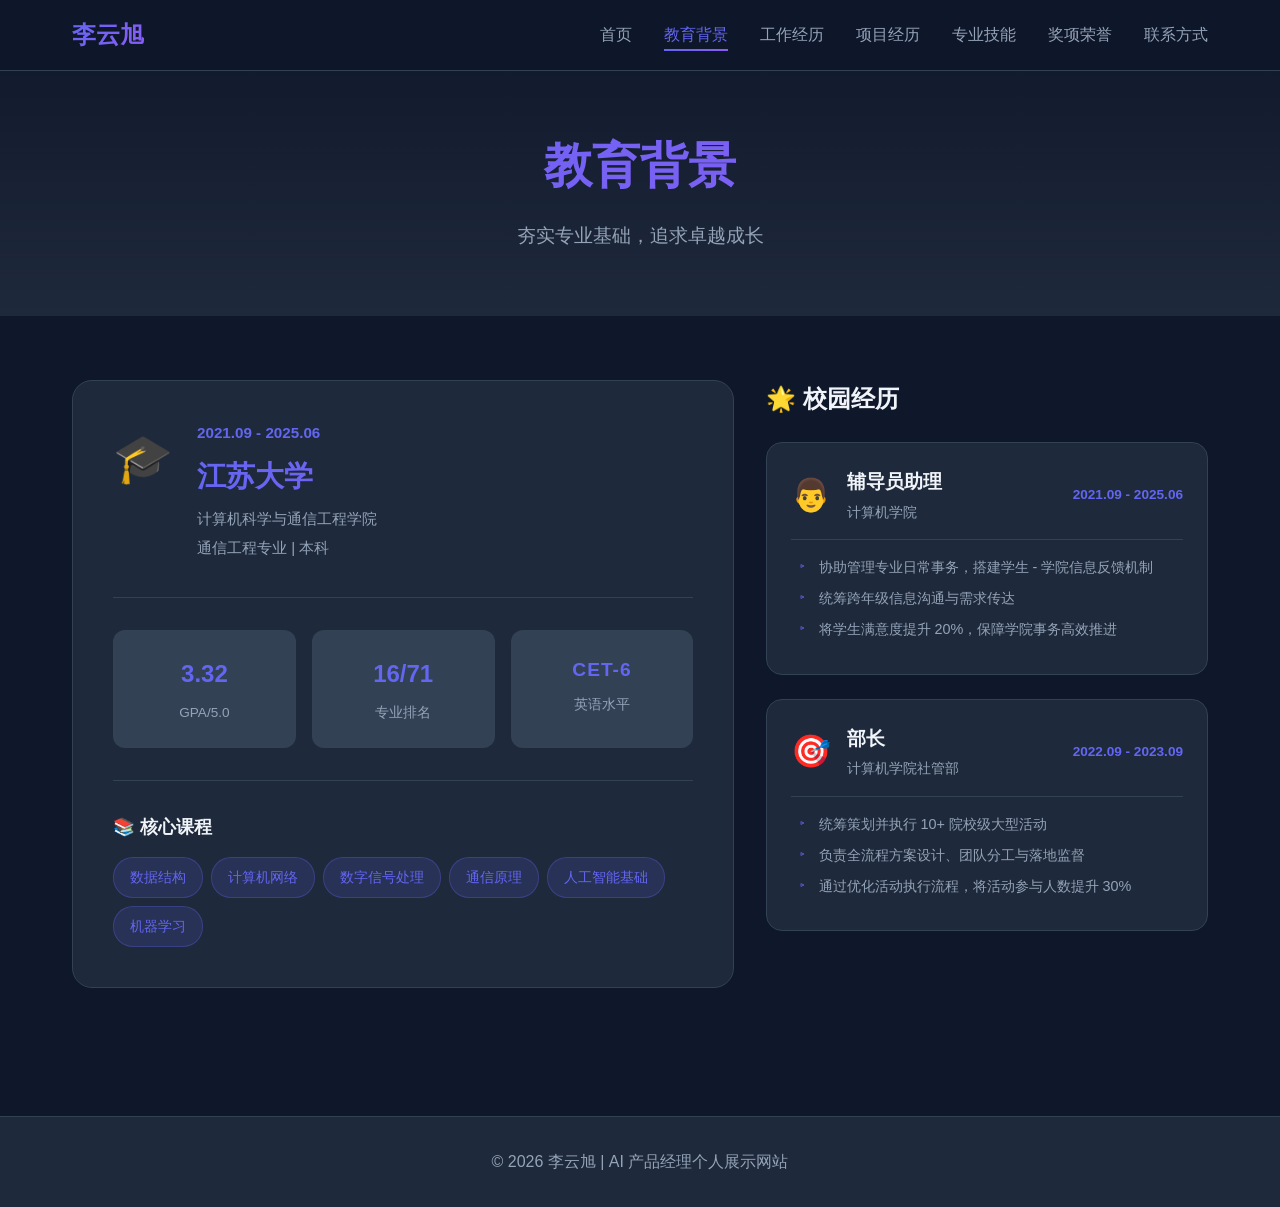
==== education.html @ aeaad008 "最终版项目代码" ====
<!DOCTYPE html>
<html lang="zh-CN">
<head>
    <meta charset="UTF-8">
    <meta name="viewport" content="width=device-width, initial-scale=1.0">
    <title>教育背景 | 李云旭</title>
    <link rel="stylesheet" href="css/style.css">
</head>
<body>
    <nav class="navbar">
        <div class="nav-container">
            <a href="index.html" class="logo">李云旭</a>
            <ul class="nav-menu">
                <li><a href="index.html">首页</a></li>
                <li><a href="education.html" class="active">教育背景</a></li>
                <li><a href="experience.html">工作经历</a></li>
                <li><a href="projects.html">项目经历</a></li>
                <li><a href="skills.html">专业技能</a></li>
                <li><a href="awards.html">奖项荣誉</a></li>
                <li><a href="contact.html">联系方式</a></li>
            </ul>
            <div class="hamburger">
                <span></span>
                <span></span>
                <span></span>
            </div>
        </div>
    </nav>

    <section class="page-header">
        <h1>教育背景</h1>
        <p>夯实专业基础，追求卓越成长</p>
    </section>

    <section class="education-section">
        <div class="container">
            <div class="education-grid">
                <!-- 左侧：教育信息 -->
                <div class="education-main">
                    <div class="timeline-card">
                        <div class="timeline-header">
                            <div class="timeline-icon">🎓</div>
                            <div class="timeline-info">
                                <div class="timeline-date">2021.09 - 2025.06</div>
                                <h3>江苏大学</h3>
                                <p class="timeline-school">计算机科学与通信工程学院</p>
                                <p class="timeline-major">通信工程专业 | 本科</p>
                            </div>
                        </div>
                        
                        <div class="education-stats">
                            <div class="stat-card">
                                <span class="stat-value">3.32</span>
                                <span class="stat-label">GPA/5.0</span>
                            </div>
                            <div class="stat-card">
                                <span class="stat-value">16/71</span>
                                <span class="stat-label">专业排名</span>
                            </div>
                            <div class="stat-card">
                                <span class="stat-value small-text">CET-6</span>
                                <span class="stat-label">英语水平</span>
                            </div>
                        </div>

                        <div class="education-details">
                            <h4>📚 核心课程</h4>
                            <div class="course-tags">
                                <span>数据结构</span>
                                <span>计算机网络</span>
                                <span>数字信号处理</span>
                                <span>通信原理</span>
                                <span>人工智能基础</span>
                                <span>机器学习</span>
                            </div>
                        </div>
                    </div>
                </div>

                <!-- 右侧：校园经历 -->
                <div class="campus-experience-side">
                    <h3 class="side-title">🌟 校园经历</h3>
                    
                    <div class="experience-card-compact">
                        <div class="exp-header">
                            <div class="exp-icon">👨‍</div>
                            <div class="exp-info">
                                <h4>辅导员助理</h4>
                                <span class="exp-org">计算机学院</span>
                            </div>
                            <span class="exp-time">2021.09 - 2025.06</span>
                        </div>
                        <ul class="exp-details">
                            <li>协助管理专业日常事务，搭建学生 - 学院信息反馈机制</li>
                            <li>统筹跨年级信息沟通与需求传达</li>
                            <li>将学生满意度提升 20%，保障学院事务高效推进</li>
                        </ul>
                    </div>

                    <div class="experience-card-compact">
                        <div class="exp-header">
                            <div class="exp-icon">🎯</div>
                            <div class="exp-info">
                                <h4>部长</h4>
                                <span class="exp-org">计算机学院社管部</span>
                            </div>
                            <span class="exp-time">2022.09 - 2023.09</span>
                        </div>
                        <ul class="exp-details">
                            <li>统筹策划并执行 10+ 院校级大型活动</li>
                            <li>负责全流程方案设计、团队分工与落地监督</li>
                            <li>通过优化活动执行流程，将活动参与人数提升 30%</li>
                        </ul>
                    </div>
                </div>
            </div>
        </div>
    </section>

    <footer class="footer">
        <p>© 2026 李云旭 | AI 产品经理个人展示网站</p>
    </footer>

    <script src="js/main.js"></script>
</body>
</html>
---- css/style.css ----
/* ========== 基础变量 ========== */
:root {
    --primary-color: #6366f1;
    --primary-dark: #4f46e5;
    --secondary-color: #8b5cf6;
    --accent-color: #06b6d4;
    --bg-dark: #0f172a;
    --bg-card: #1e293b;
    --bg-light: #334155;
    --text-primary: #f1f5f9;
    --text-secondary: #94a3b8;
    --text-muted: #64748b;
    --border-color: #334155;
    --success-color: #10b981;
    --warning-color: #f59e0b;
    --danger-color: #ef4444;
    --gradient-1: linear-gradient(135deg, #6366f1 0%, #8b5cf6 100%);
    --gradient-2: linear-gradient(135deg, #06b6d4 0%, #6366f1 100%);
    --gradient-3: linear-gradient(135deg, #8b5cf6 0%, #ec4899 100%);
    --shadow-sm: 0 1px 2px rgba(0, 0, 0, 0.3);
    --shadow-md: 0 4px 6px rgba(0, 0, 0, 0.4);
    --shadow-lg: 0 10px 15px rgba(0, 0, 0, 0.5);
    --shadow-xl: 0 20px 25px rgba(0, 0, 0, 0.6);
}

/* ========== 基础重置 ========== */
* {
    margin: 0;
    padding: 0;
    box-sizing: border-box;
}

html {
    scroll-behavior: smooth;
}

body {
    font-family: 'PingFang SC', 'Microsoft YaHei', 'Helvetica Neue', sans-serif;
    background: var(--bg-dark);
    color: var(--text-primary);
    line-height: 1.6;
    overflow-x: hidden;
}

a {
    text-decoration: none;
    color: inherit;
}

ul {
    list-style: none;
}

img {
    max-width: 100%;
    height: auto;
}

/* ========== 导航栏 ========== */
.navbar {
    position: fixed;
    top: 0;
    left: 0;
    right: 0;
    background: rgba(15, 23, 42, 0.95);
    backdrop-filter: blur(10px);
    border-bottom: 1px solid var(--border-color);
    z-index: 1000;
    padding: 1rem 0;
}

.nav-container {
    max-width: 1200px;
    margin: 0 auto;
    padding: 0 2rem;
    display: flex;
    justify-content: space-between;
    align-items: center;
}

.logo {
    font-size: 1.5rem;
    font-weight: bold;
    background: var(--gradient-1);
    -webkit-background-clip: text;
    -webkit-text-fill-color: transparent;
    background-clip: text;
}

.nav-menu {
    display: flex;
    list-style: none;
    gap: 2rem;
}

.nav-menu a {
    color: var(--text-secondary);
    transition: color 0.3s;
    position: relative;
    padding: 0.5rem 0;
}

.nav-menu a:hover,
.nav-menu a.active {
    color: var(--primary-color);
}

.nav-menu a.active::after {
    content: '';
    position: absolute;
    bottom: 0;
    left: 0;
    right: 0;
    height: 2px;
    background: var(--gradient-1);
}

.hamburger {
    display: none;
    cursor: pointer;
    flex-direction: column;
    gap: 5px;
}

.hamburger span {
    display: block;
    width: 25px;
    height: 3px;
    background: var(--text-primary);
    transition: all 0.3s;
}

/* ========== 英雄区域 ========== */
.hero {
    min-height: 100vh;
    display: flex;
    align-items: center;
    justify-content: center;
    padding: 6rem 2rem 4rem;
    position: relative;
    overflow: hidden;
}

.hero-content {
    text-align: center;
    z-index: 1;
    animation: fadeInUp 1s ease;
}

.avatar-container {
    margin-bottom: 2rem;
    position: relative;
}

.avatar {
    width: 150px;
    height: 150px;
    border-radius: 50%;
    border: 4px solid var(--primary-color);
    box-shadow: 0 0 30px rgba(99, 102, 241, 0.5);
    object-fit: cover;
}

.avatar-placeholder {
    width: 150px;
    height: 150px;
    border-radius: 50%;
    border: 4px solid var(--primary-color);
    background: var(--gradient-1);
    display: none;
    align-items: center;
    justify-content: center;
    font-size: 4rem;
    font-weight: bold;
    color: white;
    margin: 0 auto;
}

.hero-title {
    font-size: 3rem;
    margin-bottom: 1rem;
    background: var(--gradient-1);
    -webkit-background-clip: text;
    -webkit-text-fill-color: transparent;
    background-clip: text;
}

.hero-subtitle {
    font-size: 1.5rem;
    color: var(--text-secondary);
    margin-bottom: 2rem;
}

.hero-info {
    display: flex;
    justify-content: center;
    gap: 2rem;
    margin-bottom: 2rem;
    flex-wrap: wrap;
}

.hero-info span {
    color: var(--text-secondary);
    display: flex;
    align-items: center;
    gap: 0.5rem;
}

.hero-buttons {
    display: flex;
    gap: 1rem;
    justify-content: center;
    flex-wrap: wrap;
}

.hero-animation {
    position: absolute;
    top: 0;
    left: 0;
    right: 0;
    bottom: 0;
    pointer-events: none;
}

.floating-element {
    position: absolute;
    width: 20px;
    height: 20px;
    background: var(--gradient-1);
    border-radius: 50%;
    opacity: 0.3;
    animation: float 6s infinite ease-in-out;
}

.floating-element:nth-child(1) {
    top: 20%;
    left: 10%;
    animation-delay: 0s;
}

.floating-element:nth-child(2) {
    top: 60%;
    right: 15%;
    animation-delay: 2s;
}

.floating-element:nth-child(3) {
    bottom: 20%;
    left: 20%;
    animation-delay: 4s;
}

/* ========== 按钮样式 ========== */
.btn {
    padding: 0.75rem 2rem;
    border-radius: 8px;
    font-weight: 600;
    transition: all 0.3s;
    display: inline-block;
    cursor: pointer;
    border: none;
    font-size: 1rem;
}

.btn-primary {
    background: var(--gradient-1);
    color: white;
}

.btn-primary:hover {
    transform: translateY(-2px);
    box-shadow: 0 10px 30px rgba(99, 102, 241, 0.4);
}

.btn-secondary {
    background: transparent;
    color: var(--primary-color);
    border: 2px solid var(--primary-color);
}

.btn-secondary:hover {
    background: var(--primary-color);
    color: white;
}

/* ========== 容器 ========== */
.container {
    max-width: 1200px;
    margin: 0 auto;
    padding: 0 2rem;
}

/* ========== 页面标题 ========== */
.page-header {
    padding: 8rem 2rem 4rem;
    text-align: center;
    background: linear-gradient(180deg, var(--bg-dark) 0%, var(--bg-card) 100%);
}

.page-header h1 {
    font-size: 3rem;
    background: var(--gradient-1);
    -webkit-background-clip: text;
    -webkit-text-fill-color: transparent;
    background-clip: text;
    margin-bottom: 1rem;
}

.page-header p {
    color: var(--text-secondary);
    font-size: 1.2rem;
}

/* ========== 概览卡片 ========== */
.overview {
    padding: 4rem 0;
}

.section-title {
    text-align: center;
    font-size: 2.5rem;
    margin-bottom: 3rem;
    background: var(--gradient-1);
    -webkit-background-clip: text;
    -webkit-text-fill-color: transparent;
    background-clip: text;
}

.section-subtitle {
    text-align: center;
    font-size: 2rem;
    margin-bottom: 2rem;
    color: var(--text-primary);
}

.overview-grid {
    display: grid;
    grid-template-columns: repeat(auto-fit, minmax(250px, 1fr));
    gap: 2rem;
}

.overview-card {
    background: var(--bg-card);
    padding: 2rem;
    border-radius: 16px;
    border: 1px solid var(--border-color);
    text-align: center;
    transition: all 0.3s;
}

.overview-card:hover {
    transform: translateY(-5px);
    border-color: var(--primary-color);
    box-shadow: 0 10px 30px rgba(99, 102, 241, 0.2);
}

.card-icon {
    font-size: 3rem;
    margin-bottom: 1rem;
}

.overview-card h3 {
    margin-bottom: 0.5rem;
    color: var(--text-primary);
}

.overview-card p {
    color: var(--text-secondary);
    margin-bottom: 1rem;
}

.card-link {
    color: var(--primary-color);
    font-weight: 600;
    transition: gap 0.3s;
}

.card-link:hover {
    gap: 0.5rem;
}

/* ========== 教育背景页面优化 ========== */
.education-section {
    padding: 4rem 0;
    min-height: calc(100vh - 200px);
}

/* 网格布局 - 左右分栏 */
.education-grid {
    display: grid;
    grid-template-columns: 1.2fr 0.8fr;
    gap: 2rem;
    align-items: start;
}

/* 左侧教育主卡片 */
.education-main {
    animation: fadeInLeft 0.8s ease;
}

.timeline-card {
    background: var(--bg-card);
    border-radius: 20px;
    border: 1px solid var(--border-color);
    padding: 2.5rem;
    transition: all 0.3s;
}

.timeline-card:hover {
    border-color: var(--primary-color);
    box-shadow: 0 10px 40px rgba(99, 102, 241, 0.15);
}

.timeline-header {
    display: flex;
    gap: 1.5rem;
    align-items: flex-start;
    margin-bottom: 2rem;
    padding-bottom: 2rem;
    border-bottom: 1px solid var(--border-color);
}

.timeline-icon {
    font-size: 3rem;
    flex-shrink: 0;
}

.timeline-info {
    flex: 1;
}

.timeline-date {
    color: var(--primary-color);
    font-weight: 600;
    font-size: 0.95rem;
    margin-bottom: 0.5rem;
    display: block;
}

.timeline-info h3 {
    font-size: 1.8rem;
    margin-bottom: 0.5rem;
    background: var(--gradient-1);
    -webkit-background-clip: text;
    -webkit-text-fill-color: transparent;
    background-clip: text;
}

.timeline-school,
.timeline-major {
    color: var(--text-secondary);
    margin-bottom: 0.3rem;
    font-size: 0.95rem;
}

/* 统计卡片优化 */
.education-stats {
    display: grid;
    grid-template-columns: repeat(3, 1fr);
    gap: 1rem;
    margin: 2rem 0;
}

.stat-card {
    background: var(--bg-light);
    padding: 1.5rem 1rem;
    border-radius: 12px;
    text-align: center;
    transition: all 0.3s;
    border: 1px solid transparent;
}

.stat-card:hover {
    border-color: var(--primary-color);
    transform: translateY(-3px);
}

.stat-value {
    display: block;
    font-size: 1.5rem;
    font-weight: bold;
    color: var(--primary-color);
    margin-bottom: 0.5rem;
}

/* CET-6 特殊处理 - 字体缩小 */
.stat-value.small-text {
    font-size: 1.2rem;
    letter-spacing: 1px;
}

.stat-label {
    color: var(--text-secondary);
    font-size: 0.85rem;
    display: block;
}

/* 课程详情 */
.education-details {
    margin-top: 2rem;
    padding-top: 2rem;
    border-top: 1px solid var(--border-color);
}

.education-details h4 {
    margin-bottom: 1rem;
    color: var(--text-primary);
    font-size: 1.1rem;
}

.course-tags {
    display: flex;
    flex-wrap: wrap;
    gap: 0.5rem;
}

.course-tags span {
    background: rgba(99, 102, 241, 0.15);
    color: var(--primary-color);
    padding: 0.5rem 1rem;
    border-radius: 20px;
    font-size: 0.9rem;
    border: 1px solid rgba(99, 102, 241, 0.3);
    transition: all 0.3s;
}

.course-tags span:hover {
    background: rgba(99, 102, 241, 0.25);
    transform: translateY(-2px);
}

/* 右侧校园经历 */
.campus-experience-side {
    animation: fadeInRight 0.8s ease;
}

.side-title {
    font-size: 1.5rem;
    margin-bottom: 1.5rem;
    color: var(--text-primary);
    display: flex;
    align-items: center;
    gap: 0.5rem;
}

.experience-card-compact {
    background: var(--bg-card);
    border-radius: 16px;
    border: 1px solid var(--border-color);
    padding: 1.5rem;
    margin-bottom: 1.5rem;
    transition: all 0.3s;
}

.experience-card-compact:hover {
    border-color: var(--primary-color);
    transform: translateY(-3px);
    box-shadow: 0 8px 25px rgba(99, 102, 241, 0.15);
}

.exp-header {
    display: flex;
    align-items: center;
    gap: 1rem;
    margin-bottom: 1rem;
    padding-bottom: 1rem;
    border-bottom: 1px solid var(--border-color);
}

.exp-icon {
    font-size: 2rem;
    flex-shrink: 0;
}

.exp-info {
    flex: 1;
}

.exp-info h4 {
    font-size: 1.2rem;
    margin-bottom: 0.25rem;
    color: var(--text-primary);
}

.exp-org {
    color: var(--text-secondary);
    font-size: 0.85rem;
    display: block;
}

.exp-time {
    color: var(--primary-color);
    font-size: 0.85rem;
    font-weight: 600;
    white-space: nowrap;
}

.exp-details {
    padding-left: 0.5rem;
}

.exp-details li {
    color: var(--text-secondary);
    margin-bottom: 0.5rem;
    position: relative;
    padding-left: 1.2rem;
    font-size: 0.9rem;
    line-height: 1.6;
}

.exp-details li::before {
    content: '▹';
    color: var(--primary-color);
    position: absolute;
    left: 0;
    font-size: 0.8rem;
}

/* 动画 */
@keyframes fadeInLeft {
    from {
        opacity: 0;
        transform: translateX(-30px);
    }
    to {
        opacity: 1;
        transform: translateX(0);
    }
}

@keyframes fadeInRight {
    from {
        opacity: 0;
        transform: translateX(30px);
    }
    to {
        opacity: 1;
        transform: translateX(0);
    }
}

/* 响应式 */
@media (max-width: 900px) {
    .education-grid {
        grid-template-columns: 1fr;
    }
    
    .education-stats {
        grid-template-columns: 1fr;
    }
    
    .exp-header {
        flex-wrap: wrap;
    }
    
    .exp-time {
        width: 100%;
        margin-top: 0.5rem;
    }
}

/* ========== 工作经历 ========== */
.experience-section {
    padding: 4rem 0;
}

.company-card {
    background: var(--bg-card);
    border-radius: 16px;
    border: 1px solid var(--border-color);
    overflow: hidden;
}

.company-header {
    background: var(--bg-light);
    padding: 2rem;
    display: flex;
    justify-content: space-between;
    align-items: center;
    flex-wrap: wrap;
    gap: 1rem;
}

.company-info h2 {
    font-size: 1.8rem;
    margin-bottom: 0.5rem;
}

.company-position,
.company-time {
    color: var(--text-secondary);
}

.company-tags {
    display: flex;
    gap: 0.5rem;
    flex-wrap: wrap;
}

.company-tags span {
    background: linear-gradient(135deg, rgba(99, 102, 241, 0.3) 0%, rgba(139, 92, 246, 0.3) 100%);
    color: #a5b4fc;
    padding: 0.6rem 1.2rem;
    border-radius: 20px;
    font-size: 1rem;
    font-weight: 700;
    border: 1px solid rgba(99, 102, 241, 0.5);
    box-shadow: 0 2px 10px rgba(99, 102, 241, 0.2);
    transition: all 0.3s;
}

.company-tags span:hover {
    background: linear-gradient(135deg, rgba(99, 102, 241, 0.5) 0%, rgba(139, 92, 246, 0.5) 100%);
    color: #c7d2fe;
    transform: translateY(-2px);
    box-shadow: 0 4px 15px rgba(99, 102, 241, 0.4);
}


/* 霓虹发光效果 */
.company-tags span.bold {
    text-shadow: 0 0 10px rgba(99, 102, 241, 0.8),
                 0 0 20px rgba(99, 102, 241, 0.5);
}

.work-content {
    padding: 2rem;
}

.work-item {
    display: flex;
    gap: 1.5rem;
    margin-bottom: 2rem;
    padding-bottom: 2rem;
    border-bottom: 1px solid var(--border-color);
}

.work-item:last-child {
    margin-bottom: 0;
    padding-bottom: 0;
    border-bottom: none;
}

.work-icon {
    font-size: 2rem;
    flex-shrink: 0;
}

.work-details h3 {
    margin-bottom: 1rem;
    color: var(--primary-color);
}

.work-details ul {
    padding-left: 1rem;
}

.work-details li {
    color: var(--text-secondary);
    margin-bottom: 0.5rem;
    position: relative;
    padding-left: 1.5rem;
}

.work-details li::before {
    content: '•';
    color: var(--primary-color);
    position: absolute;
    left: 0;
}

/* 公司卡片操作按钮区域 */
.company-action {
    width: auto;
    margin-top: 0;
    display: flex;
    justify-content: flex-end;
    align-self: center;
}

@media (max-width: 768px) {
    .company-action {
        width: 100%;
        margin-top: 1rem;
        justify-content: center;
        align-self: stretch;
    }
}

/* 查看工作内容按钮样式 */
.btn-view-work {
    display: inline-flex;
    align-items: center;
    gap: 0.5rem;
    padding: 0.75rem 2rem;
    background: linear-gradient(135deg, #667eea 0%, #764ba2 100%);
    color: #fff;
    text-decoration: none;
    border-radius: 50px;
    font-weight: 600;
    font-size: 0.95rem;
    transition: all 0.3s ease;
    box-shadow: 0 4px 15px rgba(102, 126, 234, 0.3);
    border: 2px solid transparent;
    position: relative;
    overflow: hidden;
}

.btn-view-work::before {
    content: '';
    position: absolute;
    top: 0;
    left: -100%;
    width: 100%;
    height: 100%;
    background: linear-gradient(90deg, transparent, rgba(255, 255, 255, 0.3), transparent);
    transition: left 0.5s ease;
}

.btn-view-work:hover {
    transform: translateY(-2px);
    box-shadow: 0 6px 20px rgba(102, 126, 234, 0.5);
    border-color: rgba(255, 255, 255, 0.3);
}

.btn-view-work:hover::before {
    left: 100%;
}

.btn-view-work:active {
    transform: translateY(0);
}

.btn-icon {
    font-size: 1.1rem;
    animation: pulse 2s infinite;
}

@keyframes pulse {
    0%, 100% {
        transform: scale(1);
    }
    50% {
        transform: scale(1.1);
    }
}

/* 响应式调整 */
@media (max-width: 768px) {
    .btn-view-work {
        padding: 0.6rem 1.5rem;
        font-size: 0.9rem;
    }
}

/* ========== 工作界面展示区域 ========== */
.work-gallery {
    margin-top: 4rem;
    padding: 3rem 2rem;
    background: var(--bg-card);
    border-radius: 20px;
    border: 1px solid var(--border-color);
}

.gallery-title {
    text-align: center;
    font-size: 2rem;
    margin-bottom: 0.5rem;
    background: var(--gradient-1);
    -webkit-background-clip: text;
    -webkit-text-fill-color: transparent;
    background-clip: text;
}

.gallery-subtitle {
    text-align: center;
    color: var(--text-secondary);
    margin-bottom: 2.5rem;
}

/* 图片网格布局 - 一行 2 个 */
.gallery-grid {
    display: grid;
    grid-template-columns: repeat(2, 1fr);
    gap: 2rem;
    max-width: 1200px;
    margin: 0 auto;
}

.gallery-item {
    position: relative;
    border-radius: 16px;
    overflow: hidden;
    cursor: pointer;
    transition: all 0.3s ease;
    border: 1px solid var(--border-color);
    background: var(--bg-dark);
}

.gallery-item:hover {
    transform: translateY(-8px);
    box-shadow: 0 20px 40px rgba(99, 102, 241, 0.3);
    border-color: var(--primary-color);
}

.gallery-item img {
    width: 100%;
    height: 280px;
    object-fit: cover;
    display: block;
    transition: transform 0.3s ease;
}

.gallery-item:hover img {
    transform: scale(1.05);
}

/* 悬停遮罩层 */
.gallery-overlay {
    position: absolute;
    top: 0;
    left: 0;
    right: 0;
    bottom: 0;
    background: linear-gradient(135deg, rgba(99, 102, 241, 0.85) 0%, rgba(139, 92, 246, 0.85) 100%);
    display: flex;
    flex-direction: column;
    align-items: center;
    justify-content: center;
    opacity: 0;
    transition: opacity 0.3s ease;
}

.gallery-item:hover .gallery-overlay {
    opacity: 1;
}

.gallery-icon {
    font-size: 3rem;
    margin-bottom: 0.5rem;
    animation: zoomIn 0.3s ease;
}

.gallery-text {
    color: white;
    font-size: 1.1rem;
    font-weight: 600;
}

/* 图片说明 */
.gallery-caption {
    padding: 1rem;
    text-align: center;
    color: var(--text-primary);
    font-weight: 500;
    background: var(--bg-dark);
    border-top: 1px solid var(--border-color);
}

/* ========== 图片放大弹窗 (Lightbox) ========== */
.lightbox {
    display: none;
    position: fixed;
    z-index: 9999;
    top: 0;
    left: 0;
    width: 100%;
    height: 100%;
    background: rgba(0, 0, 0, 0.95);
    backdrop-filter: blur(10px);
    animation: fadeIn 0.3s ease;
}

.lightbox.active {
    display: flex;
    align-items: center;
    justify-content: center;
}

.lightbox-content {
    max-width: 90%;
    max-height: 85vh;
    text-align: center;
}

.lightbox-content img {
    max-width: 100%;
    max-height: 80vh;
    border-radius: 12px;
    box-shadow: 0 20px 60px rgba(0, 0, 0, 0.5);
    animation: zoomIn 0.3s ease;
}

.lightbox-caption {
    color: white;
    font-size: 1.2rem;
    margin-top: 1rem;
    padding: 0.5rem 1rem;
    background: rgba(99, 102, 241, 0.3);
    border-radius: 8px;
    display: inline-block;
}

.lightbox-close {
    position: absolute;
    top: 20px;
    right: 30px;
    font-size: 3rem;
    color: white;
    cursor: pointer;
    transition: color 0.3s;
    z-index: 10000;
}

.lightbox-close:hover {
    color: var(--primary-color);
}

.lightbox-nav {
    position: absolute;
    top: 50%;
    transform: translateY(-50%);
    font-size: 3rem;
    color: white;
    cursor: pointer;
    padding: 1rem;
    transition: all 0.3s;
    user-select: none;
}

.lightbox-nav:hover {
    color: var(--primary-color);
    transform: translateY(-50%) scale(1.2);
}

.lightbox-prev {
    left: 20px;
}

.lightbox-next {
    right: 20px;
}

/* 动画 */
@keyframes zoomIn {
    from {
        opacity: 0;
        transform: scale(0.9);
    }
    to {
        opacity: 1;
        transform: scale(1);
    }
}

@keyframes fadeIn {
    from {
        opacity: 0;
    }
    to {
        opacity: 1;
    }
}

/* 响应式设计 */
@media (max-width: 900px) {
    .gallery-grid {
        grid-template-columns: 1fr;
        gap: 1.5rem;
    }
    
    .gallery-item img {
        height: 220px;
    }
    
    .lightbox-nav {
        font-size: 2rem;
        padding: 0.5rem;
    }
}

@media (max-width: 480px) {
    .work-gallery {
        padding: 2rem 1rem;
    }
    
    .gallery-title {
        font-size: 1.5rem;
    }
    
    .lightbox-close {
        font-size: 2.5rem;
        top: 10px;
        right: 15px;
    }
}

/* ========== 项目卡片 ========== */
.projects-section {
    padding: 4rem 0;
}

.project-card {
    background: var(--bg-card);
    border-radius: 16px;
    overflow: hidden;
    border: 1px solid var(--border-color);
    margin-bottom: 3rem;
    display: grid;
    grid-template-columns: 1fr 1fr;
    transition: all 0.3s;
}

.project-card:hover {
    border-color: var(--primary-color);
    box-shadow: 0 10px 40px rgba(99, 102, 241, 0.2);
}

.project-image {
    height: 100%;
    min-height: 300px;
    position: relative;
    background: var(--bg-light);
}

.project-image img {
    width: 100%;
    height: 100%;
    object-fit: cover;
}

.project-placeholder {
    position: absolute;
    top: 0;
    left: 0;
    right: 0;
    bottom: 0;
    display: none;
    align-items: center;
    justify-content: center;
    background: var(--gradient-1);
    color: white;
    font-size: 1.5rem;
    font-weight: bold;
}

.project-content {
    padding: 2rem;
    display: flex;
    flex-direction: column;
    justify-content: center;
}

.project-content h3 {
    font-size: 1.5rem;
    margin-bottom: 0.5rem;
}

.project-role {
    color: var(--text-secondary);
    font-size: 0.9rem;
    margin-bottom: 1rem;
    display: block;
}

.project-tags {
    display: flex;
    gap: 0.5rem;
    flex-wrap: wrap;
    margin-bottom: 1.5rem;
}

.project-tags span {
    background: rgba(99, 102, 241, 0.2);
    color: var(--primary-color);
    padding: 0.25rem 0.75rem;
    border-radius: 20px;
    font-size: 0.85rem;
}

.project-details {
    margin-bottom: 1.5rem;
}

.project-details li {
    color: var(--text-secondary);
    margin-bottom: 0.75rem;
    line-height: 1.7;
}

.project-details li strong {
    color: var(--primary-color);
}

.project-links {
    display: flex;
    gap: 1rem;
    flex-wrap: wrap;
    justify-content: center; /* 居中 */
}

.project-links .btn-primary {
    min-width: 220px;
    padding: 0.9rem 2.5rem;
    text-align: center;
    font-size: 1.05rem;
}

/* ========== 项目图片点击放大样式 ========== */
.project-image {
    position: relative;
    cursor: pointer;
    overflow: hidden;
}

.project-image-overlay {
    position: absolute;
    top: 0;
    left: 0;
    right: 0;
    bottom: 0;
    background: linear-gradient(135deg, rgba(99, 102, 241, 0.85) 0%, rgba(139, 92, 246, 0.85) 100%);
    display: flex;
    flex-direction: column;
    align-items: center;
    justify-content: center;
    opacity: 0;
    transition: opacity 0.3s ease;
}

.project-image:hover .project-image-overlay {
    opacity: 1;
}

.project-image:hover img {
    transform: scale(1.05);
}

.zoom-icon {
    font-size: 3rem;
    margin-bottom: 0.5rem;
    animation: zoomIn 0.3s ease;
}

.zoom-text {
    color: white;
    font-size: 1.1rem;
    font-weight: 600;
}

/* ========== 视频项目特殊样式 ========== */
.video-project-card {
    display: grid;
    grid-template-columns: 1fr 1fr;
}

.project-video-container {
    position: relative;
    background: var(--bg-light);
    display: flex;
    flex-direction: column;
}

.video-wrapper {
    position: relative;
    width: 100%;
    height: 100%;
    min-height: 400px;
}

.video-wrapper video {
    width: 100%;
    height: 100%;
    object-fit: cover;
    border-radius: 16px 0 0 16px;
}

.video-play-button {
    position: absolute;
    top: 50%;
    left: 50%;
    transform: translate(-50%, -50%);
    cursor: pointer;
    transition: all 0.3s ease;
    z-index: 10;
}

.video-play-button:hover {
    transform: translate(-50%, -50%) scale(1.1);
}

.play-icon {
    width: 100px;
    height: 100px;
    filter: drop-shadow(0 10px 30px rgba(0, 0, 0, 0.5));
}

.video-hint {
    position: absolute;
    bottom: 20px;
    left: 50%;
    transform: translateX(-50%);
    background: rgba(99, 102, 241, 0.9);
    color: white;
    padding: 0.75rem 1.5rem;
    border-radius: 50px;
    font-weight: 600;
    font-size: 0.95rem;
    box-shadow: 0 4px 15px rgba(99, 102, 241, 0.4);
    animation: pulse 2s infinite;
}

/* ========== 项目图片画廊 ========== */
.project-images-gallery {
    display: grid;
    grid-template-columns: repeat(2, 1fr);
    gap: 1rem;
    margin-top: 1.5rem;
}

.project-gallery-item {
    position: relative;
    border-radius: 12px;
    overflow: hidden;
    cursor: pointer;
    border: 1px solid var(--border-color);
    transition: all 0.3s ease;
}

.project-gallery-item:hover {
    transform: translateY(-5px);
    box-shadow: 0 10px 30px rgba(99, 102, 241, 0.3);
    border-color: var(--primary-color);
}

.project-gallery-item img {
    width: 100%;
    height: 180px;
    object-fit: cover;
    display: block;
    transition: transform 0.3s ease;
}

.project-gallery-item:hover img {
    transform: scale(1.05);
}

.gallery-item-overlay {
    position: absolute;
    top: 0;
    left: 0;
    right: 0;
    bottom: 0;
    background: linear-gradient(135deg, rgba(99, 102, 241, 0.9) 0%, rgba(139, 92, 246, 0.9) 100%);
    display: flex;
    flex-direction: column;
    align-items: center;
    justify-content: center;
    opacity: 0;
    transition: opacity 0.3s ease;
}

.project-gallery-item:hover .gallery-item-overlay {
    opacity: 1;
}

.gallery-item-caption {
    padding: 0.75rem;
    text-align: center;
    color: var(--text-primary);
    font-size: 0.9rem;
    font-weight: 500;
    background: var(--bg-dark);
}

/* 响应式调整 */
@media (max-width: 900px) {
    .video-project-card {
        grid-template-columns: 1fr;
    }
    
    .video-wrapper {
        min-height: 300px;
    }
    
    .play-icon {
        width: 80px;
        height: 80px;
    }
    
    .project-images-gallery {
        grid-template-columns: 1fr;
    }
}

@media (max-width: 480px) {
    .video-wrapper {
        min-height: 250px;
    }
    
    .play-icon {
        width: 70px;
        height: 70px;
    }
    
    .video-hint {
        font-size: 0.85rem;
        padding: 0.6rem 1.2rem;
    }
    
    .project-gallery-item img {
        height: 150px;
    }
}

/* ========== 技能页面 ========== */
.skills-section {
    padding: 4rem 0;
}

.skills-grid {
    display: grid;
    grid-template-columns: repeat(auto-fit, minmax(300px, 1fr));
    gap: 2rem;
    margin-bottom: 4rem;
}

.skill-category {
    background: var(--bg-card);
    padding: 2rem;
    border-radius: 16px;
    border: 1px solid var(--border-color);
    transition: all 0.3s;
}

.skill-category:hover {
    border-color: var(--primary-color);
    transform: translateY(-5px);
    box-shadow: 0 10px 30px rgba(99, 102, 241, 0.15);
}

/* 分类标题优化 */
.skill-category h2 {
    font-size: 1.3rem;
    margin-bottom: 1.5rem;
    color: var(--text-primary);
    display: flex;
    align-items: center;
    gap: 0.75rem;
    padding-bottom: 1rem;
    border-bottom: 1px solid var(--border-color);
}

.skill-icon {
    font-size: 1.8rem;
}

.skill-items {
    display: flex;
    flex-direction: column;
    gap: 1.2rem;
}

.skill-item {
    display: flex;
    flex-direction: column;
    gap: 0.7rem;
}

/* OpenCLAW 高亮样式 */
.skill-item.highlight .skill-name {
    color: var(--primary-color);
    font-weight: 700;
    font-size: 1.1rem;
}

.skill-item.highlight .skill-progress {
    background: linear-gradient(135deg, #6366f1 0%, #a5b4fc 100%);
    box-shadow: 0 2px 10px rgba(99, 102, 241, 0.4);
}

/* 🔥 技能名称 - 增大字体 */
.skill-name {
    color: var(--text-primary);
    font-size: 1.05rem;  /* 从 0.95rem 增大 */
    font-weight: 500;
    letter-spacing: 0.3px;
}

/* 🔥 技能进度条 - 增大高度 + 增强视觉效果 */
.skill-bar {
    height: 10px;  /* 从 8px 增大到 10px */
    background: var(--bg-light);
    border-radius: 6px;  /* 圆角稍大 */
    overflow: hidden;
    box-shadow: inset 0 2px 4px rgba(0, 0, 0, 0.3);  /* 内阴影增加立体感 */
}

.skill-progress {
    height: 100%;
    background: var(--gradient-1);
    border-radius: 6px;
    transition: width 1.2s ease;  /* 动画稍慢更流畅 */
    box-shadow: 0 2px 8px rgba(99, 102, 241, 0.4);  /* 外发光效果 */
}

.skill-meta {
    display: flex;
    justify-content: center;
    align-items: center;
    padding: 0 1rem 1rem 1rem;
    gap: 0.75rem;
    flex-wrap: wrap;
}

.skill-badges {
    display: inline-flex;
    gap: 0.6rem;
    align-items: center;
    justify-content: center;
    flex-wrap: nowrap;
}

/* 自我评价优化 */
.self-evaluation {
    background: var(--bg-card);
    padding: 2.5rem;  /* 内边距稍大 */
    border-radius: 16px;
    border: 1px solid var(--border-color);
    margin-top: 3rem;
}

.evaluation-content p {
    color: var(--text-secondary);
    line-height: 1.9;  /* 行高稍大更易读 */
    font-size: 1.1rem;  /* 字体稍大 */
}

/* ========== 响应式适配 ========== */
@media (max-width: 900px) {
    .skill-category h2 {
        font-size: 1.2rem;
    }
    
    .skill-name {
        font-size: 1rem;
    }
    
    .skill-bar {
        height: 9px;
    }
    
    .skill-items {
        gap: 1rem;
    }
}

@media (max-width: 480px) {
    .skill-category {
        padding: 1.5rem;
    }
    
    .skill-category h2 {
        font-size: 1.1rem;
        gap: 0.5rem;
    }
    
    .skill-icon {
        font-size: 1.5rem;
    }
    
    .skill-name {
        font-size: 0.95rem;
    }
    
    .skill-bar {
        height: 8px;
    }
    
    .skill-items {
        gap: 0.9rem;
    }
    
    .self-evaluation {
        padding: 2rem;
    }
    
    .evaluation-content p {
        font-size: 1rem;
    }
}

/* ========== 奖项页面 ========== */
.awards-section {
    padding: 4rem 0;
}

.awards-summary {
    display: grid;
    grid-template-columns: repeat(auto-fit, minmax(150px, 1fr));
    gap: 1.5rem;
    margin-bottom: 3rem;
}

.summary-card {
    background: var(--bg-card);
    padding: 2rem;
    border-radius: 16px;
    border: 1px solid var(--border-color);
    text-align: center;
    transition: all 0.3s;
}

.summary-card:hover {
    border-color: var(--primary-color);
    transform: scale(1.05);
}

.summary-number {
    display: block;
    font-size: 3rem;
    font-weight: bold;
    background: var(--gradient-1);
    -webkit-background-clip: text;
    -webkit-text-fill-color: transparent;
    background-clip: text;
}

.summary-label {
    color: var(--text-secondary);
    font-size: 0.95rem;
}

.awards-grid {
    display: grid;
    grid-template-columns: repeat(auto-fit, minmax(300px, 1fr));
    gap: 2rem;
}

.award-card {
    background: var(--bg-card);
    padding: 2rem;
    border-radius: 16px;
    border: 1px solid var(--border-color);
    transition: all 0.3s;
}

.award-card:hover {
    transform: translateY(-5px);
    box-shadow: 0 10px 30px rgba(99, 102, 241, 0.2);
}

.award-national { border-top: 4px solid #fbbf24; }
.award-provincial { border-top: 4px solid #94a3b8; }
.award-school { border-top: 4px solid #cd7f32; }
.award-scholarship { border-top: 4px solid #10b981; }
.award-honor { border-top: 4px solid #ec4899; }
.award-copyright { border-top: 4px solid #06b6d4; }

.award-icon {
    font-size: 2.5rem;
    margin-bottom: 1rem;
}

.award-card h3 {
    margin-bottom: 1.5rem;
    color: var(--text-primary);
}

.award-item {
    display: flex;
    justify-content: space-between;
    align-items: center;
    padding: 0.75rem 0;
    border-bottom: 1px solid var(--border-color);
}

.award-item:last-child {
    border-bottom: none;
}

.award-item h4 {
    font-size: 0.95rem;
    color: var(--text-secondary);
    font-weight: normal;
}

.award-level {
    color: var(--primary-color);
    font-weight: 600;
    font-size: 0.85rem;
    white-space: nowrap;
    margin-left: 1rem;
}

/* ========== 联系页面 ========== */
.contact-section {
    padding: 4rem 0;
}

.contact-grid {
    display: grid;
    grid-template-columns: 1fr 1fr;
    gap: 3rem;
    margin-bottom: 4rem;
}

.contact-info h2 {
    font-size: 2rem;
    margin-bottom: 1rem;
    background: var(--gradient-1);
    -webkit-background-clip: text;
    -webkit-text-fill-color: transparent;
    background-clip: text;
}

.contact-intro {
    color: var(--text-secondary);
    margin-bottom: 2rem;
    line-height: 1.8;
}

.contact-items {
    display: flex;
    flex-direction: column;
    gap: 1.5rem;
    margin-bottom: 2rem;
}

.contact-item {
    display: flex;
    align-items: center;
    gap: 1rem;
}

.contact-icon {
    font-size: 2rem;
    width: 50px;
    height: 50px;
    background: var(--bg-light);
    border-radius: 12px;
    display: flex;
    align-items: center;
    justify-content: center;
}

.contact-details h4 {
    color: var(--text-primary);
    margin-bottom: 0.25rem;
}

.contact-details a,
.contact-details p {
    color: var(--text-secondary);
}

.contact-details a:hover {
    color: var(--primary-color);
}

.social-links {
    display: flex;
    gap: 1rem;
    flex-wrap: wrap;
}

.social-link {
    background: var(--bg-light);
    color: var(--text-primary);
    padding: 0.75rem 1.5rem;
    border-radius: 8px;
    transition: all 0.3s;
}

.social-link:hover {
    background: var(--primary-color);
    transform: translateY(-2px);
}

.contact-map {
    background: var(--bg-card);
    border-radius: 16px;
    border: 1px solid var(--border-color);
    overflow: hidden;
}

.map-placeholder {
    height: 100%;
    min-height: 400px;
    display: flex;
    flex-direction: column;
    align-items: center;
    justify-content: center;
    background: var(--gradient-1);
    color: white;
}

.map-icon {
    font-size: 4rem;
    margin-bottom: 1rem;
}

.map-placeholder p {
    font-size: 1.5rem;
    margin-bottom: 0.5rem;
}

.map-placeholder span {
    opacity: 0.8;
}

.availability {
    background: var(--bg-card);
    padding: 2rem;
    border-radius: 16px;
    border: 1px solid var(--border-color);
}

.availability h2 {
    text-align: center;
    margin-bottom: 1.5rem;
}

.status-card {
    display: flex;
    align-items: center;
    gap: 1.5rem;
    background: var(--bg-light);
    padding: 1.5rem;
    border-radius: 12px;
}

.status-indicator {
    width: 20px;
    height: 20px;
    background: var(--success-color);
    border-radius: 50%;
    animation: pulse 2s infinite;
}

.status-content h3 {
    color: var(--success-color);
    margin-bottom: 0.5rem;
}

.status-content p {
    color: var(--text-secondary);
}

/* ========== 页脚 ========== */
.footer {
    background: var(--bg-card);
    padding: 2rem;
    text-align: center;
    color: var(--text-secondary);
    border-top: 1px solid var(--border-color);
    margin-top: 4rem;
}

/* ========== 动画 ========== */
@keyframes fadeInUp {
    from {
        opacity: 0;
        transform: translateY(30px);
    }
    to {
        opacity: 1;
        transform: translateY(0);
    }
}

@keyframes fadeInRight {
    from {
        opacity: 0;
        transform: translateX(-30px);
    }
    to {
        opacity: 1;
        transform: translateX(0);
    }
}

@keyframes float {
    0%, 100% {
        transform: translateY(0);
    }
    50% {
        transform: translateY(-20px);
    }
}

@keyframes pulse {
    0%, 100% {
        opacity: 1;
        transform: scale(1);
    }
    50% {
        opacity: 0.5;
        transform: scale(1.1);
    }
}

.fade-in {
    animation: fadeInUp 0.6s ease forwards;
}

/* ========== 响应式设计 ========== */
@media (max-width: 768px) {
    .nav-menu {
        position: fixed;
        top: 70px;
        left: 0;
        right: 0;
        background: var(--bg-card);
        flex-direction: column;
        padding: 2rem;
        gap: 1rem;
        transform: translateX(-100%);
        transition: transform 0.3s;
        border-bottom: 1px solid var(--border-color);
    }

    .nav-menu.active {
        transform: translateX(0);
    }

    .hamburger {
        display: flex;
    }

    .hero-title {
        font-size: 2rem;
    }

    .hero-subtitle {
        font-size: 1.2rem;
    }

    .hero-info {
        flex-direction: column;
        gap: 1rem;
    }

    .page-header h1 {
        font-size: 2rem;
    }

    .timeline::before {
        left: 20px;
    }

    .timeline-dot {
        left: 20px;
    }

    .timeline-content {
        margin-left: 0;
        padding-left: 3rem;
    }

    .education-stats {
        grid-template-columns: 1fr;
    }

    .project-card {
        grid-template-columns: 1fr;
    }

    .project-image {
        min-height: 200px;
    }

    .company-header {
        flex-direction: column;
        text-align: center;
    }

    .contact-grid {
        grid-template-columns: 1fr;
    }

    .awards-grid {
        grid-template-columns: 1fr;
    }

    .skills-grid {
        grid-template-columns: 1fr;
    }

    .work-item {
        flex-direction: column;
        gap: 1rem;
    }
}

@media (max-width: 480px) {
    .nav-container {
        padding: 0 1rem;
    }

    .container {
        padding: 0 1rem;
    }

    .hero {
        padding: 5rem 1rem 3rem;
    }

    .avatar {
        width: 120px;
        height: 120px;
    }

    .avatar-placeholder {
        width: 120px;
        height: 120px;
        font-size: 3rem;
    }

    .btn {
        padding: 0.6rem 1.5rem;
        font-size: 0.9rem;
    }
}

/* ========== Skills 页面图片展示微调 ========== */
.skills-showcase {
    margin-top: 3rem;
    padding: 2rem 0 4rem;
}

.skills-gallery .gallery-item img {
    height: 360px;
    object-fit: contain;
    background: linear-gradient(180deg, rgba(255,255,255,0.02), rgba(255,255,255,0.01));
}

@media (max-width: 900px) {
    .skills-gallery .gallery-item img {
        height: 260px;
    }
}

@media (max-width: 480px) {
    .skills-gallery .gallery-item img {
        height: 180px;
    }
}

/* Skills 展示 - 徽章、下载按钮与卡片美化 */
.skill-hero {
    grid-column: 1/-1;
    margin-bottom: 1rem;
    display: flex;
    justify-content: center;
}

.skill-tags {
    display: flex;
    gap: 0.6rem;
    flex-wrap: wrap;
    justify-content: center;
}

.skill-pill {
    background: linear-gradient(90deg,#667eea,#764ba2);
    color: white;
    padding: 0.45rem 0.8rem;
    border-radius: 20px;
    font-weight: 700;
    box-shadow: 0 6px 18px rgba(102,126,234,0.12);
    font-size: 0.9rem;
}

.gallery-item {
    display: flex;
    flex-direction: column;
    justify-content: space-between;
}

.gallery-caption {
    padding: 0.75rem 1rem;
    font-weight: 600;
    color: var(--text-primary);
}

.skill-meta {
    display: flex;
    justify-content: space-between;
    align-items: center;
    padding: 0 1rem 1rem 1rem;
    gap: 0.5rem;
}

.skill-badges {
    display: flex;
    gap: 0.5rem;
    align-items: center;
    flex-wrap: wrap;
}

.badge {
    background: rgba(99,102,241,0.12);
    color: var(--primary-color);
    padding: 0.25rem 0.6rem;
    border-radius: 999px;
    font-weight: 700;
    font-size: 0.85rem;
    border: 1px solid rgba(99,102,241,0.18);
}

.download-btn {
    background: linear-gradient(90deg,#06b6d4,#6366f1);
    color: white;
    padding: 0.4rem 0.8rem;
    border-radius: 8px;
    text-decoration: none;
    font-weight: 700;
    transition: transform 0.15s ease, box-shadow 0.15s ease;
    box-shadow: 0 6px 18px rgba(6,182,212,0.12);
    white-space: nowrap;
}

.download-btn:hover { transform: translateY(-3px); box-shadow: 0 12px 30px rgba(6,182,212,0.18); }

/* 更大的 lightbox 图像在技能页上适配 */
#skills-lightbox .lightbox-content { max-width: 95%; max-height: 90vh; }
#skills-lightbox .lightbox-content img { max-height: 82vh; width: auto; }

@media (max-width: 900px) {
    .skill-meta { gap: 0.5rem; }
    .skill-badges { flex-wrap: wrap; }
}
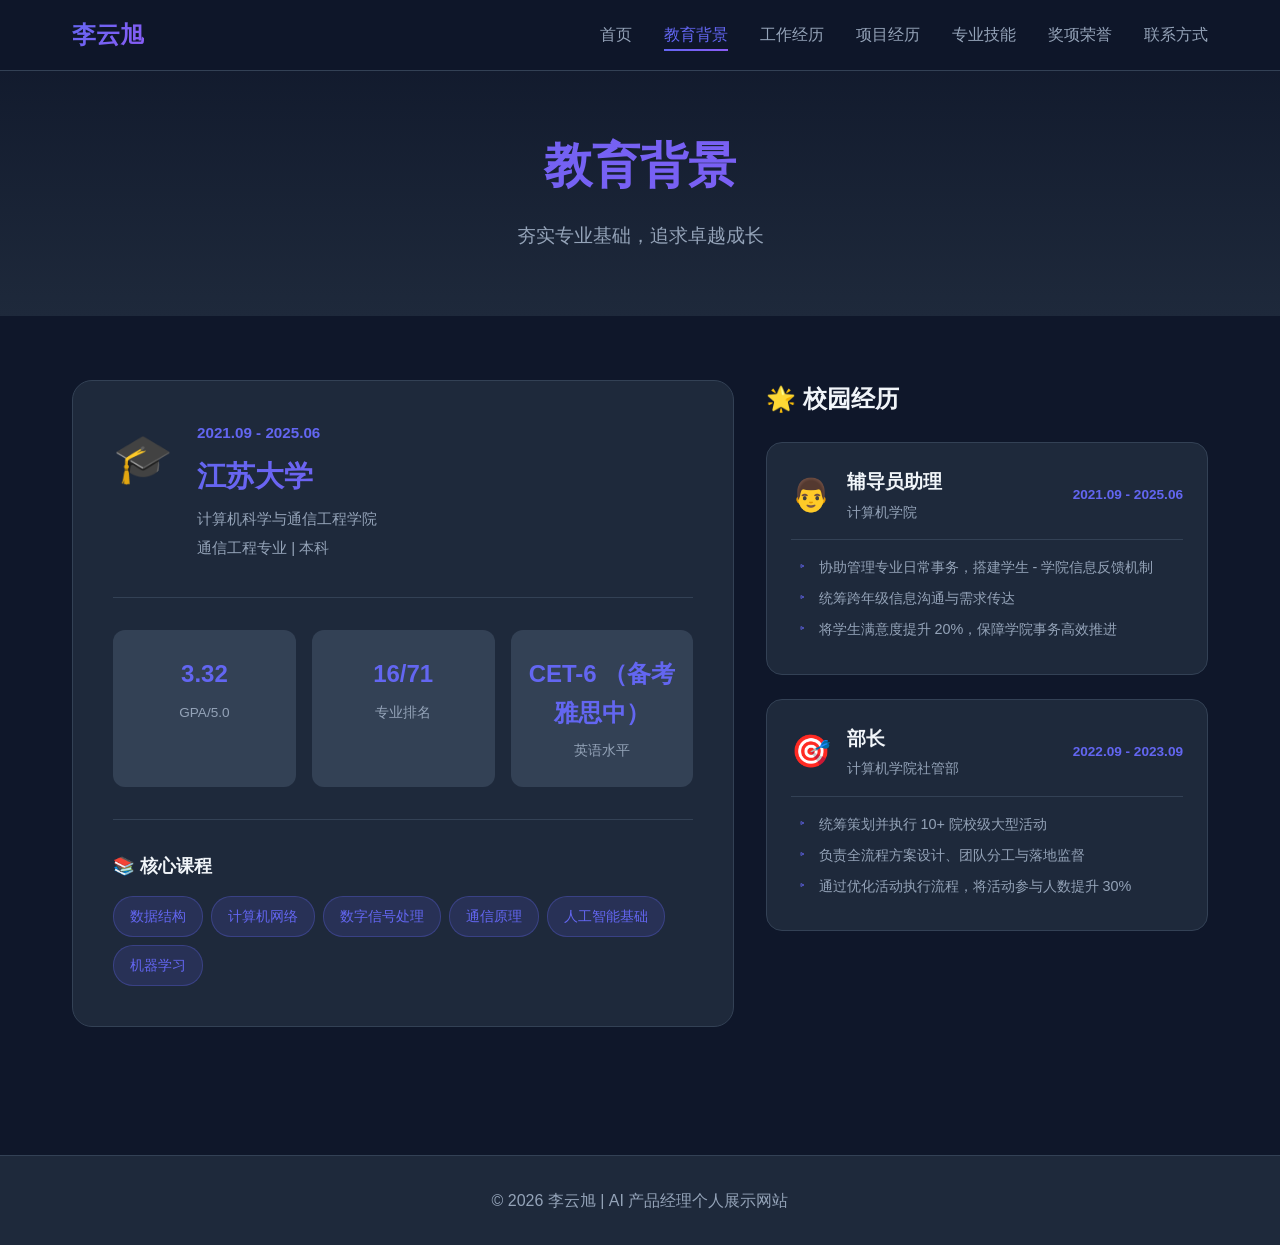
==== commit 2678dd4e: "Update education.html" ====
--- a/education.html
+++ b/education.html
@@ -58,10 +58,13 @@
                                 <span class="stat-label">专业排名</span>
                             </div>
                             <div class="stat-card">
-                                <span class="stat-value small-text">CET-6</span>
+                                <span class="stat-value">
+                                    CET-6
+                                    <span class="stat-subtitle">（备考雅思中）</span>
+                                </span>
                                 <span class="stat-label">英语水平</span>
                             </div>
-                        </div>
+                        </div>  
 
                         <div class="education-details">
                             <h4>📚 核心课程</h4>
@@ -123,4 +126,4 @@
 
     <script src="js/main.js"></script>
 </body>
-</html>+</html>
